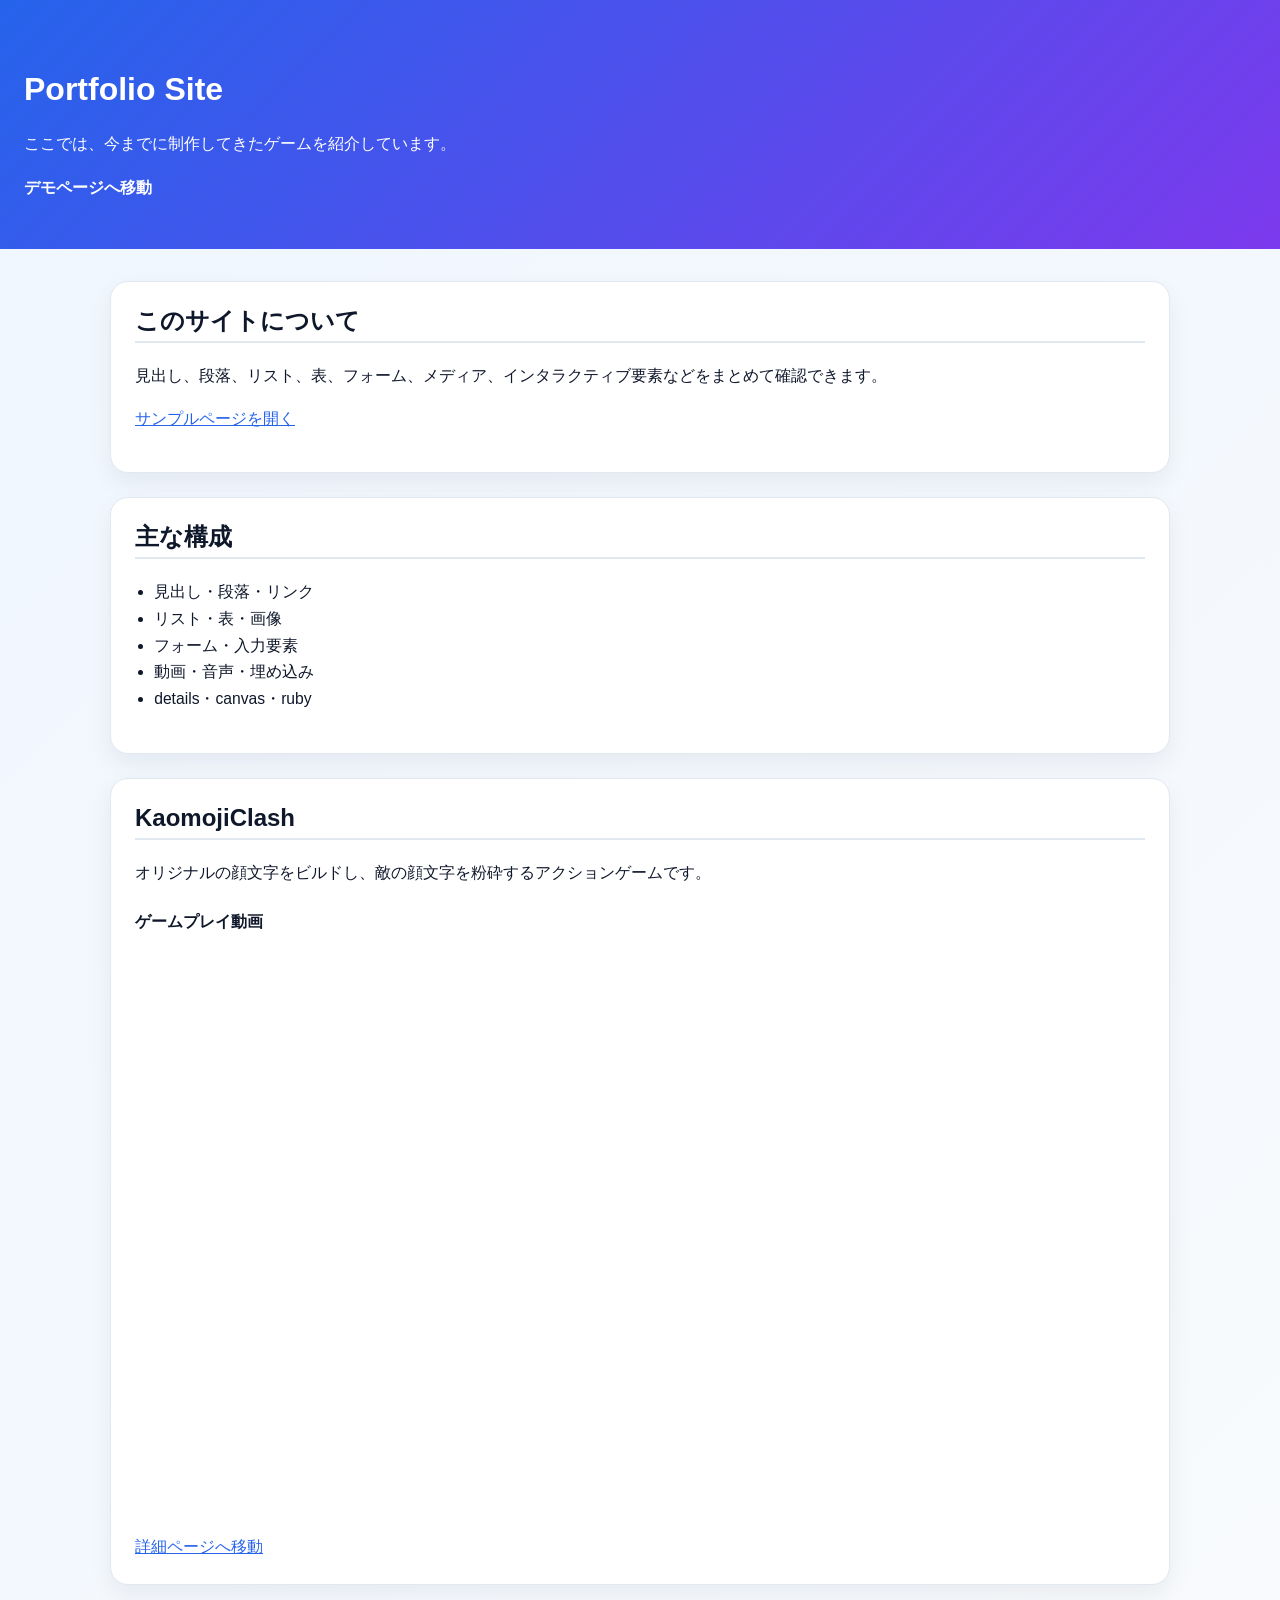
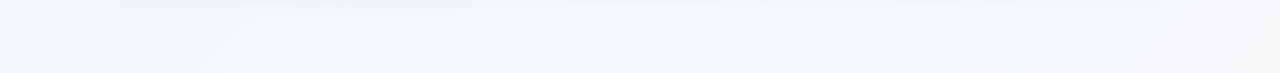
==== index.html @ 47989736 "テストとしてpush" ====
<!DOCTYPE html>
<html lang="ja">
  <head>
    <meta charset="utf-8" />
    <meta name="viewport" content="width=device-width, initial-scale=1" />
    <title>Portfolio Site</title>
    <link rel="stylesheet" href="css/main.css" />
  </head>
  <body>
    <header>
      <h1>Portfolio Site</h1>
      <p>ここでは、今までに制作してきたゲームを紹介しています。</p>
      <nav aria-label="主要リンク">
        <a href="sub.html">デモページへ移動</a>
      </nav>
    </header>

    <main>
      <section>
        <h2>このサイトについて</h2>
        <p>見出し、段落、リスト、表、フォーム、メディア、インタラクティブ要素などをまとめて確認できます。</p>
        <p><a href="sub.html">サンプルページを開く</a></p>
      </section>

      <section>
        <h2>主な構成</h2>
        <ul>
          <li>見出し・段落・リンク</li>
          <li>リスト・表・画像</li>
          <li>フォーム・入力要素</li>
          <li>動画・音声・埋め込み</li>
          <li>details・canvas・ruby</li>
        </ul>
      </section>

	  <section>
		<h2>KaomojiClash</h2>
		<p>オリジナルの顔文字をビルドし、敵の顔文字を粉砕するアクションゲームです。</p>
		<article>
			<h4>ゲームプレイ動画</h4>
			<iframe src="https://www.youtube.com/watch?v=3Ye79Ocqmjk" width="100%" style="aspect-ratio: 16 / 9;" frameborder="0" allowfullscreen></iframe>
		</article>
		<a href="kaomojiclash.html">詳細ページへ移動</a>
	  </section>
    </main>
  </body>
</html>
---- css/main.css ----
:root {
  color-scheme: light;
  --bg: #0f172a;
  --panel: #ffffff;
  --panel-alt: #f8fafc;
  --text: #0f172a;
  --muted: #475569;
  --accent: #2563eb;
  --accent-2: #7c3aed;
  --border: #e2e8f0;
}

* {
  box-sizing: border-box;
}

body {
  margin: 0;
  font-family: "Segoe UI", Roboto, "Noto Sans JP", sans-serif;
  line-height: 1.7;
  color: var(--text);
  background: linear-gradient(135deg, #eff6ff, #f8fafc);
}

a {
  color: var(--accent);
}

header {
  background: linear-gradient(135deg, var(--accent), var(--accent-2));
  color: white;
  padding: 3rem 1.5rem;
}

nav {
  display: flex;
  gap: 1rem;
  flex-wrap: wrap;
  margin-top: 1rem;
}

nav a {
  color: white;
  text-decoration: none;
  font-weight: 600;
}

main {
  max-width: 1100px;
  margin: 0 auto;
  padding: 2rem 1.25rem 4rem;
}

section {
  background: var(--panel);
  border: 1px solid var(--border);
  border-radius: 18px;
  padding: 1.5rem;
  margin-bottom: 1.5rem;
  box-shadow: 0 10px 25px rgba(15, 23, 42, 0.06);
}

h1, h2, h3 {
  line-height: 1.25;
}

h2 {
  margin-top: 0;
  border-bottom: 2px solid var(--border);
  padding-bottom: 0.35rem;
}

p, li, td, th, label, input, textarea, select, button {
  font-size: 0.98rem;
}

code, pre {
  font-family: Consolas, "Courier New", monospace;
}

pre {
  background: #0f172a;
  color: #e2e8f0;
  padding: 1rem;
  border-radius: 12px;
  overflow-x: auto;
}

blockquote {
  border-left: 4px solid var(--accent);
  padding-left: 1rem;
  color: var(--muted);
  margin: 1rem 0;
}

ul, ol, dl {
  padding-left: 1.2rem;
}

table {
  border-collapse: collapse;
  width: 100%;
  overflow: hidden;
  border-radius: 12px;
}

th, td {
  border: 1px solid var(--border);
  padding: 0.7rem;
  text-align: left;
}

th {
  background: var(--panel-alt);
}

img, video, audio, iframe, canvas {
  max-width: 100%;
  border-radius: 12px;
}

form {
  display: grid;
  gap: 1rem;
}

fieldset {
  border: 1px solid var(--border);
  border-radius: 12px;
  padding: 1rem;
}

legend {
  font-weight: 700;
}

input, textarea, select, button {
  padding: 0.7rem 0.8rem;
  border-radius: 10px;
  border: 1px solid var(--border);
}

button {
  background: var(--accent);
  color: white;
  border: none;
  cursor: pointer;
}

button.secondary {
  background: #334155;
}

details {
  background: var(--panel-alt);
  padding: 0.85rem 1rem;
  border-radius: 12px;
  border: 1px solid var(--border);
}

summary {
  font-weight: 700;
  cursor: pointer;
}

meter, progress {
  width: 100%;
}

figure {
  margin: 1rem 0;
}

figcaption {
  color: var(--muted);
  font-size: 0.9rem;
  margin-top: 0.4rem;
}

.badge {
  display: inline-block;
  padding: 0.2rem 0.6rem;
  border-radius: 999px;
  background: #dbeafe;
  color: #1d4ed8;
  font-size: 0.85rem;
  font-weight: 700;
  margin-right: 0.4rem;
}

.grid {
  display: grid;
  gap: 1rem;
}

@media (min-width: 768px) {
  .grid.two {
    grid-template-columns: repeat(2, minmax(0, 1fr));
  }
}
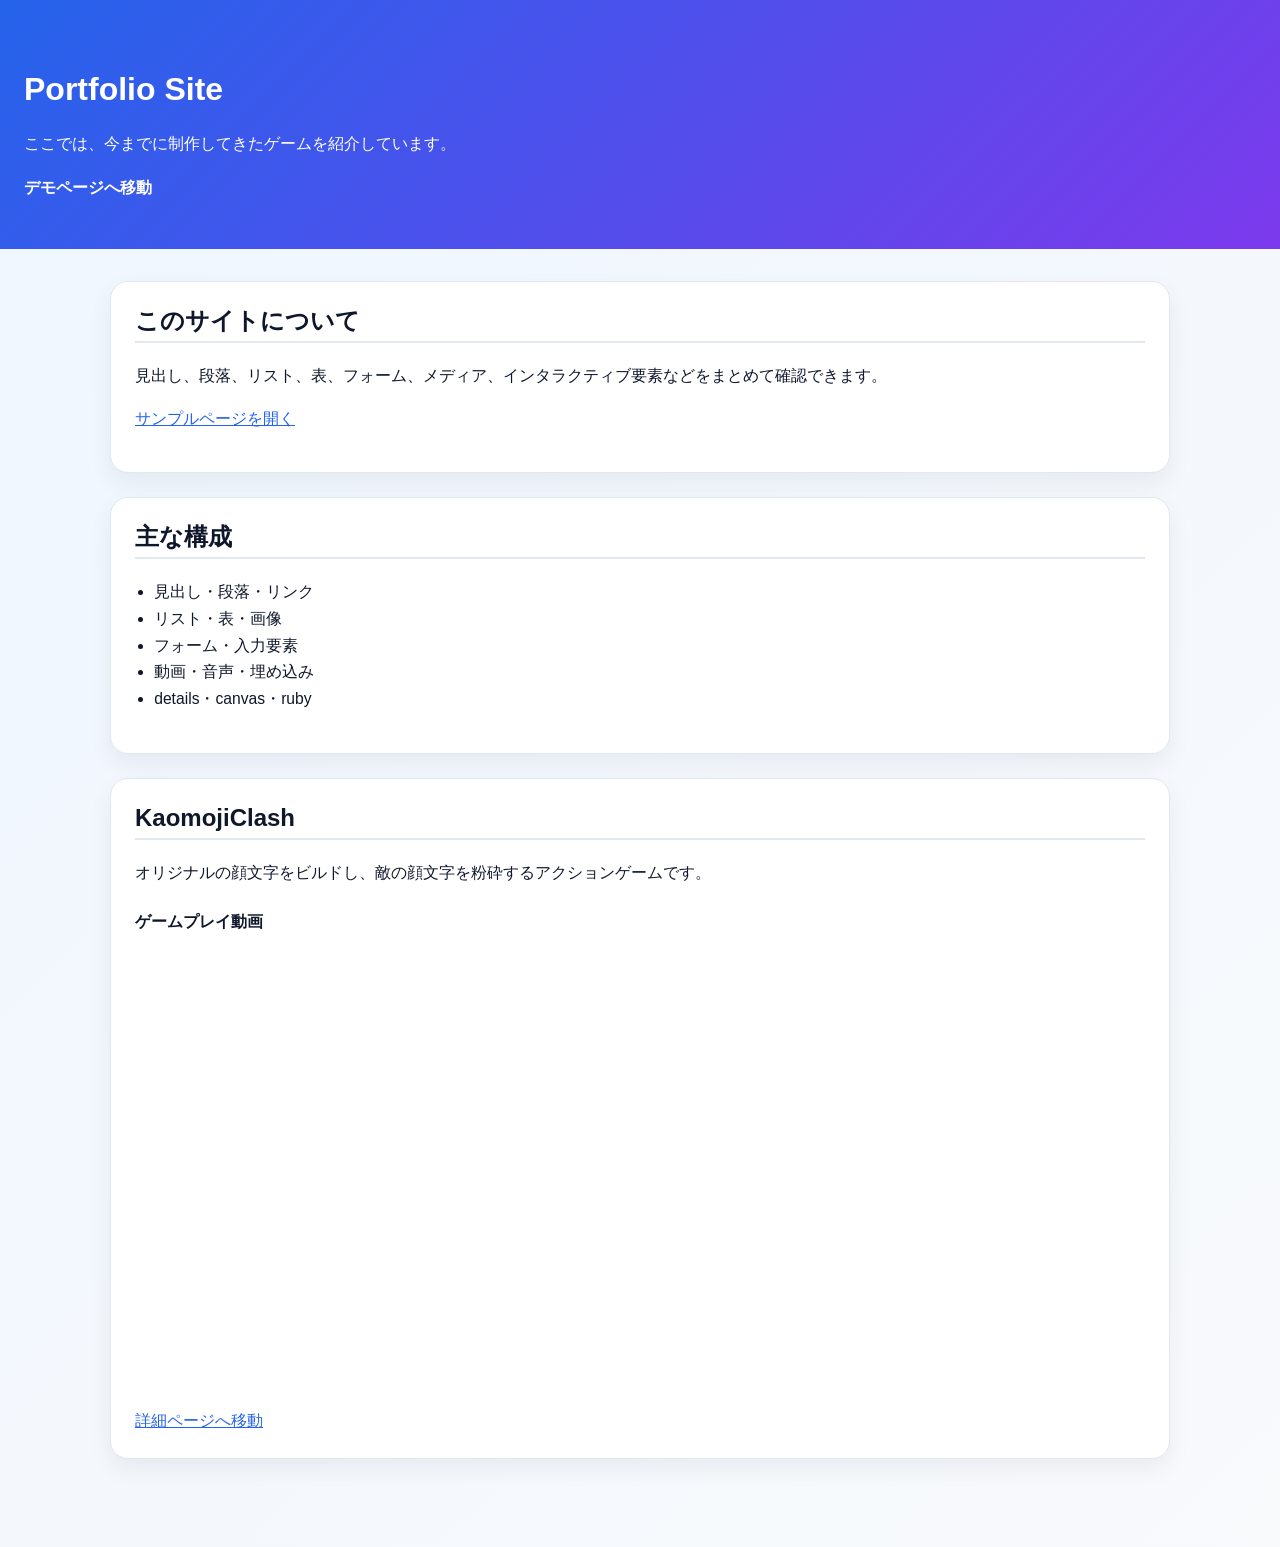
==== commit 925b0deb: "iframeのスタイルを改善し、動画をレスポンシブに表示するためのラッパーを追加" ====
--- a/index.html
+++ b/index.html
@@ -38,7 +38,11 @@
 		<p>オリジナルの顔文字をビルドし、敵の顔文字を粉砕するアクションゲームです。</p>
 		<article>
 			<h4>ゲームプレイ動画</h4>
-			<iframe src="https://www.youtube.com/watch?v=3Ye79Ocqmjk" width="100%" style="aspect-ratio: 16 / 9;" frameborder="0" allowfullscreen></iframe>
+			<div class="movie-wrapper">
+			  <iframe src="https://www.youtube.com/embed/3Ye79Ocqmjk" 
+				allow="accelerometer; autoplay; clipboard-write; encrypted-media; gyroscope; picture-in-picture"
+				allowfullscreen></iframe>
+			</div>
 		</article>
 		<a href="kaomojiclash.html">詳細ページへ移動</a>
 	  </section>
--- a/css/main.css
+++ b/css/main.css
@@ -177,6 +177,22 @@
   margin-top: 0.4rem;
 }
 
+iframe {
+  position: absolute;
+  inset: 0;
+  width: 100%;
+  height: 100%;
+  border: 0;
+  border-radius: 12px;
+}
+
+.movie-wrapper {
+  position: relative;
+  width: 100%;
+  max-width: 800px;
+  aspect-ratio: 16 / 9;
+}
+
 .badge {
   display: inline-block;
   padding: 0.2rem 0.6rem;
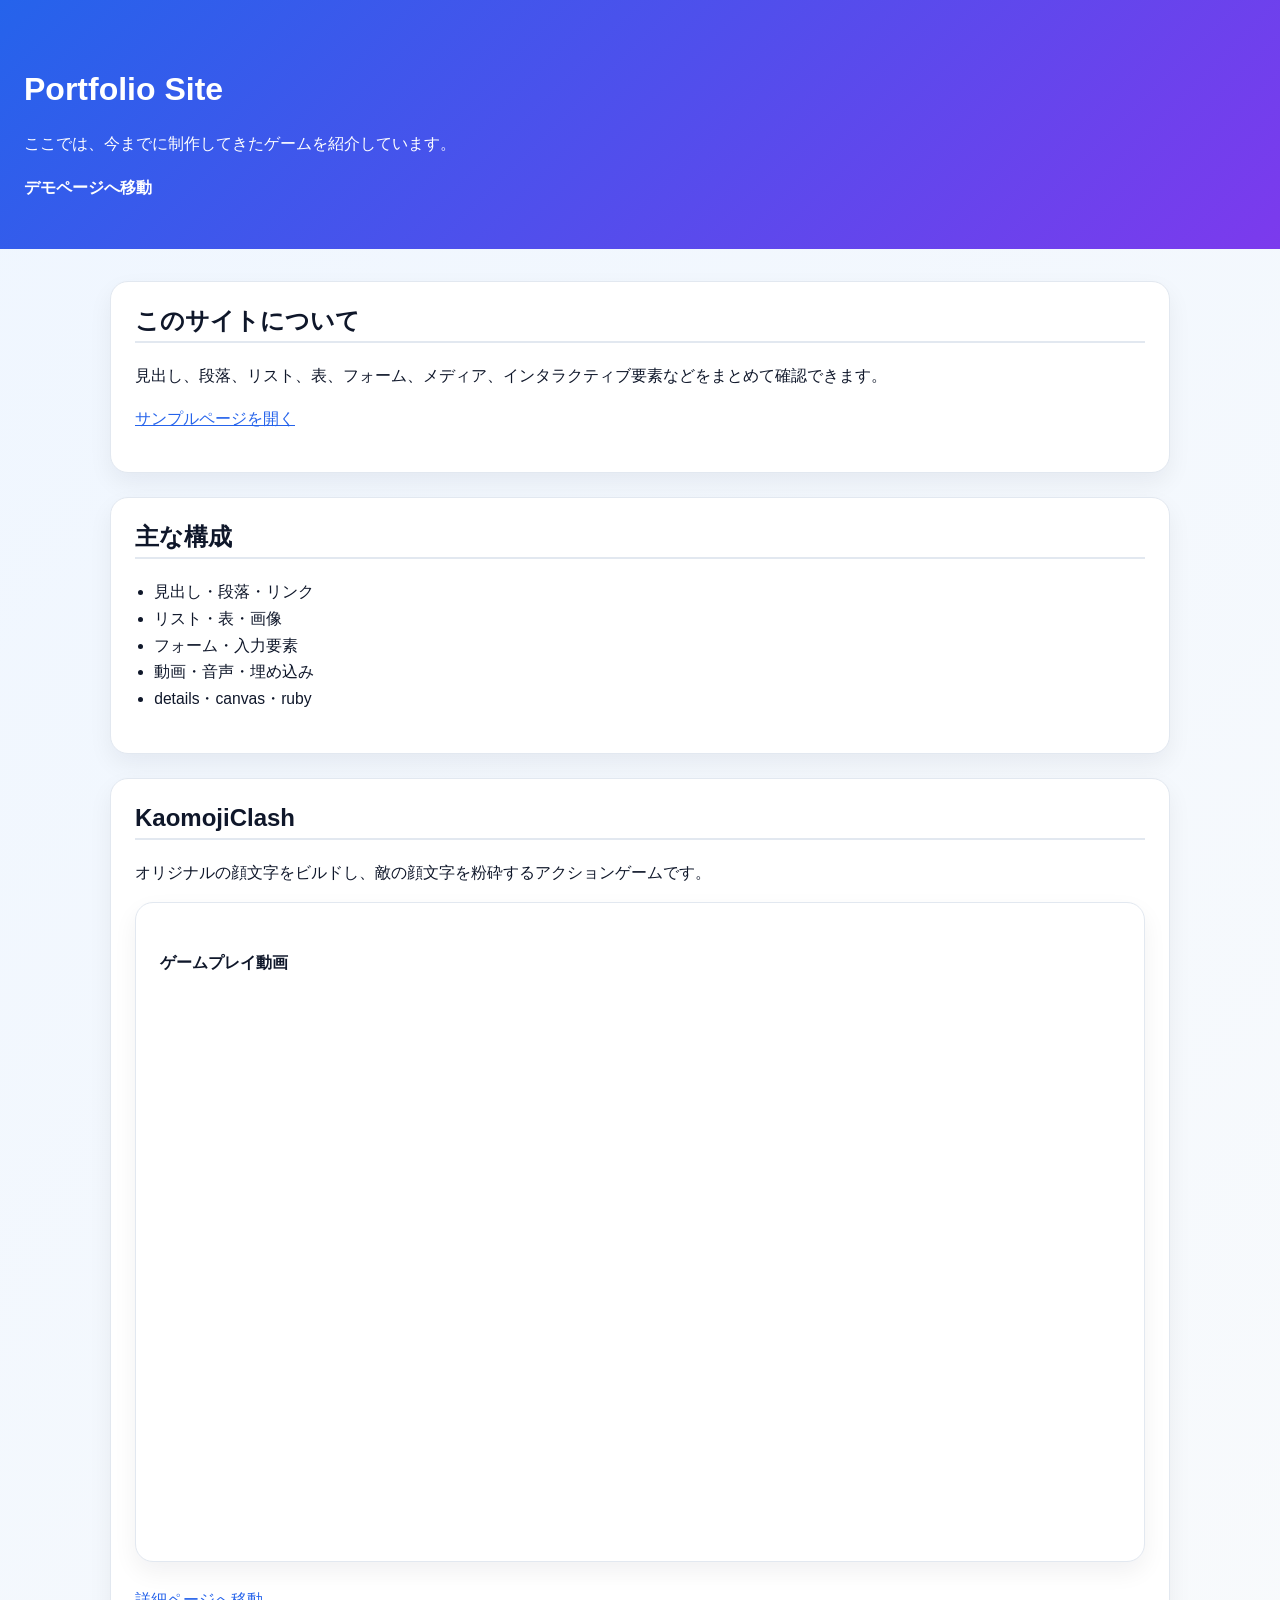
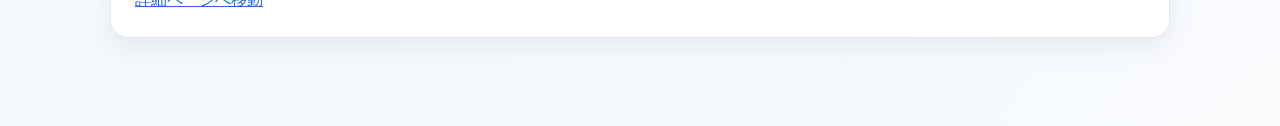
==== commit 9aa1b0e3: "動画のレスポンシブ表示のため、iframeのスタイルを更新し、KaomojiClashページを追加" ====
--- a/index.html
+++ b/index.html
@@ -36,14 +36,14 @@
 	  <section>
 		<h2>KaomojiClash</h2>
 		<p>オリジナルの顔文字をビルドし、敵の顔文字を粉砕するアクションゲームです。</p>
-		<article>
+		<section>
 			<h4>ゲームプレイ動画</h4>
 			<div class="movie-wrapper">
 			  <iframe src="https://www.youtube.com/embed/3Ye79Ocqmjk" 
 				allow="accelerometer; autoplay; clipboard-write; encrypted-media; gyroscope; picture-in-picture"
 				allowfullscreen></iframe>
 			</div>
-		</article>
+		</section>
 		<a href="kaomojiclash.html">詳細ページへ移動</a>
 	  </section>
     </main>
--- a/css/main.css
+++ b/css/main.css
@@ -189,7 +189,16 @@
 .movie-wrapper {
   position: relative;
   width: 100%;
-  max-width: 800px;
+  max-width: 1280px;
+  max-height: 720px;
+  aspect-ratio: 16 / 9;
+}
+
+.movie-wrapper-mini {
+  position: relative;
+  width: 100%;
+  max-width: 640px;
+  max-height: 360px;
   aspect-ratio: 16 / 9;
 }
 
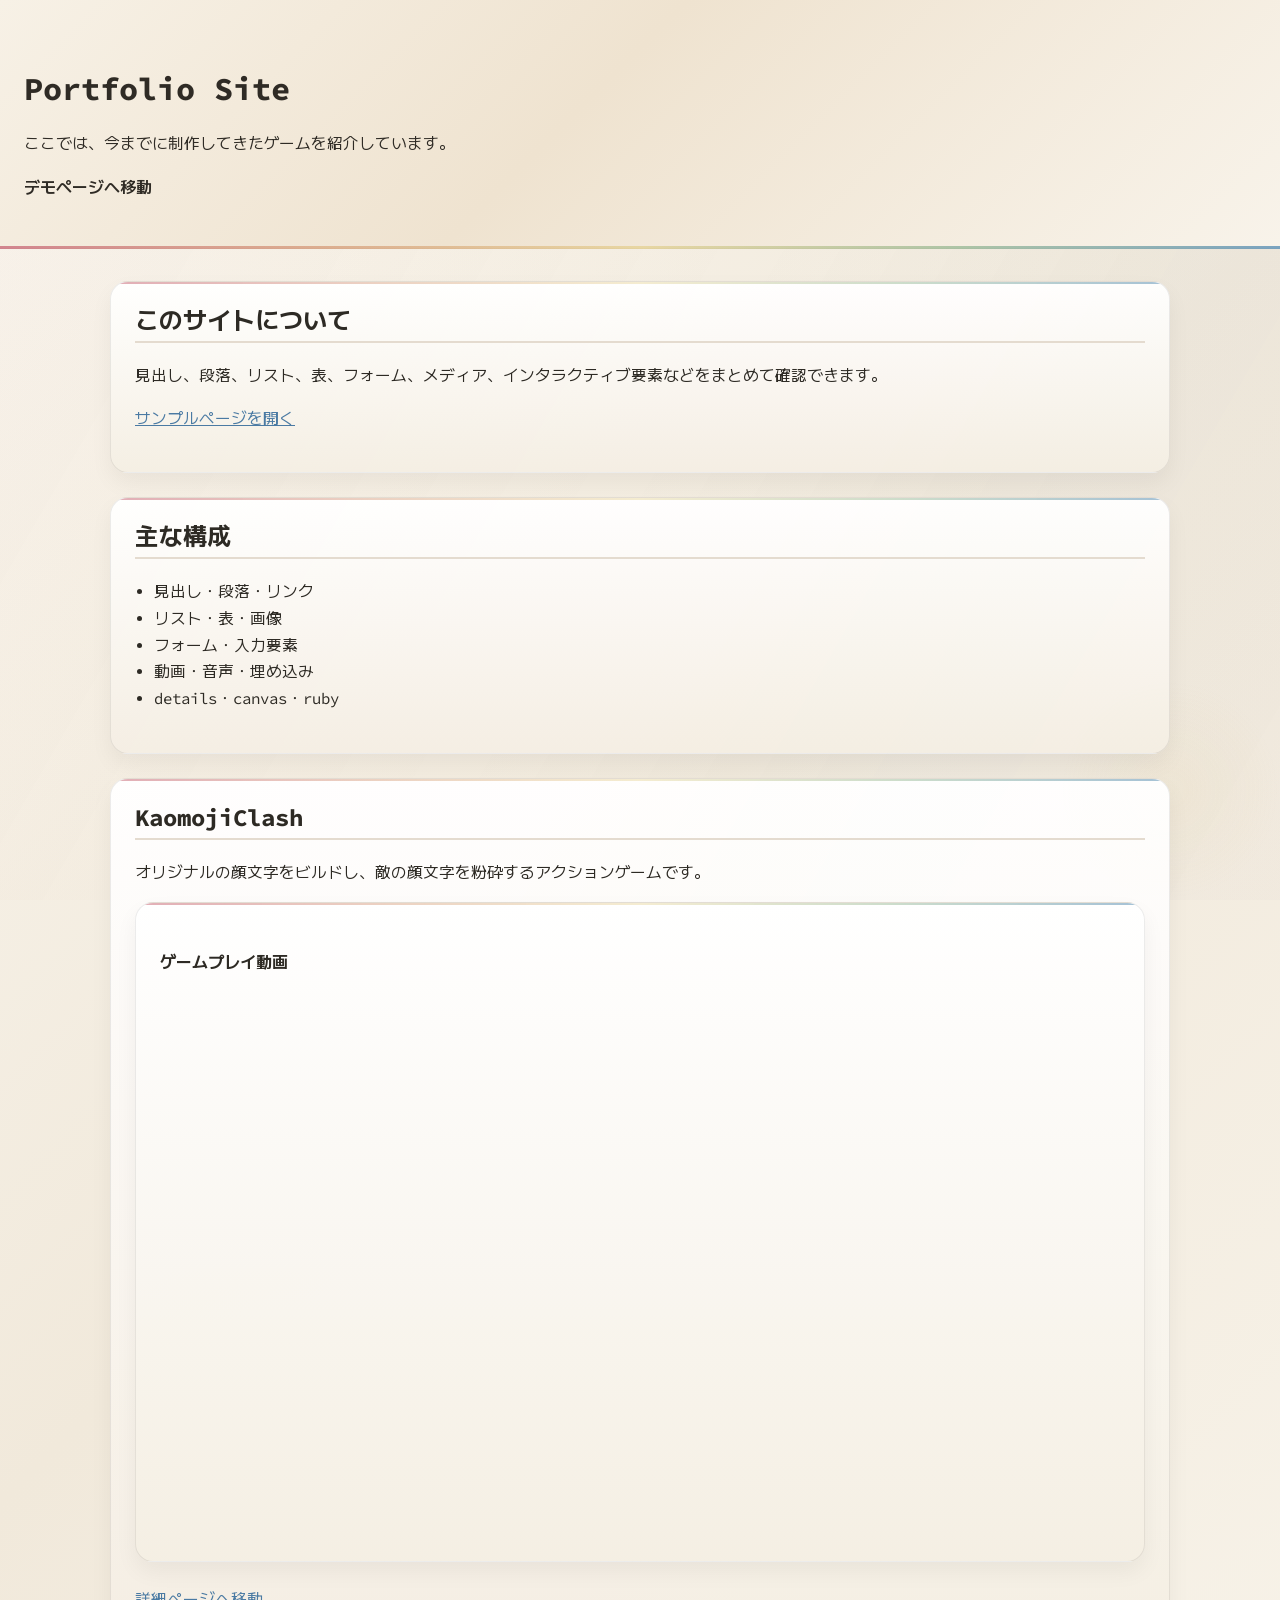
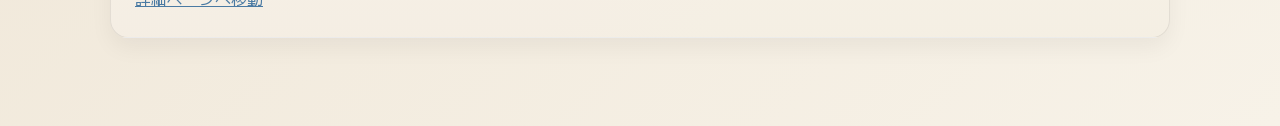
==== commit 9106258c: "background.cssを新規作成" ====
--- a/index.html
+++ b/index.html
@@ -47,5 +47,13 @@
 		<a href="kaomojiclash.html">詳細ページへ移動</a>
 	  </section>
     </main>
+    <script>
+      const updateScrollDecor = () => {
+        document.body.style.setProperty('--scroll-y', `${window.scrollY}px`);
+        document.body.classList.toggle('scrolled', window.scrollY > 20);
+      };
+      window.addEventListener('scroll', updateScrollDecor, { passive: true });
+      updateScrollDecor();
+    </script>
   </body>
 </html>
--- a/css/main.css
+++ b/css/main.css
@@ -1,225 +1,385 @@
+@import url("https://fonts.googleapis.com/css2?family=Source+Code+Pro:wght@400;700&family=M+PLUS+2:wght@400;700&family=Noto+Sans+JP:wght@400;700&display=swap");
+
 :root {
-  color-scheme: light;
-  --bg: #0f172a;
-  --panel: #ffffff;
-  --panel-alt: #f8fafc;
-  --text: #0f172a;
-  --muted: #475569;
-  --accent: #2563eb;
-  --accent-2: #7c3aed;
-  --border: #e2e8f0;
+    color-scheme: light;
+    --bg: #fbf8f2;
+    --panel: #fffdf9;
+    --panel-alt: #f5efe5;
+    --text: #2d2a24;
+    --muted: #6f6a63;
+    --accent: #4a7aa3;
+    --accent-2: #7d5f8a;
+    --border: #e4dbcf;
+    --accent-red: #c96b7a;
+    --accent-orange: #d59a78;
+    --accent-yellow: #e4cf8c;
+    --accent-green: #8fb38d;
+    --accent-blue: #5b8fb5;
+    --accent-purple: #8a6a95;
 }
 
 * {
-  box-sizing: border-box;
+    box-sizing: border-box;
 }
 
 body {
-  margin: 0;
-  font-family: "Segoe UI", Roboto, "Noto Sans JP", sans-serif;
-  line-height: 1.7;
-  color: var(--text);
-  background: linear-gradient(135deg, #eff6ff, #f8fafc);
+    margin: 0;
+    min-height: 100vh;
+    font-family: "Source Code Pro", "M PLUS 2", "Noto Sans JP", monospace;
+    line-height: 1.7;
+    color: var(--text);
+    background: linear-gradient(135deg, #faf7f0 0%, #f1e9db 50%, #f7f2e8 100%);
+    position: relative;
+    overflow-x: hidden;
+}
+
+body::before {
+    content: "";
+    position: fixed;
+    inset: 0;
+    pointer-events: none;
+    background: linear-gradient(120deg,
+        rgba(201, 107, 122, 0.03) 0%,
+        rgba(213, 154, 120, 0.025) 25%,
+        transparent 50%,
+        rgba(91, 143, 181, 0.03) 75%,
+        rgba(138, 106, 149, 0.025) 100%);
+    z-index: -1;
+}
+
+body::after {
+    content: "";
+    position: fixed;
+    inset: auto 0 0 auto;
+    width: 220px;
+    height: 220px;
+    border-radius: 50%;
+    background: radial-gradient(circle, rgba(228, 207, 140, 0.12) 0%, rgba(228, 207, 140, 0) 70%);
+    transform: translate3d(0, calc(var(--scroll-y, 0px) * -0.05px), 0);
+    pointer-events: none;
+    opacity: 0.8;
+    z-index: -1;
 }
 
 a {
-  color: var(--accent);
+    color: var(--accent);
+    transition: color 0.2s ease;
+}
+
+a:hover {
+    color: var(--accent-purple);
 }
 
 header {
-  background: linear-gradient(135deg, var(--accent), var(--accent-2));
-  color: white;
-  padding: 3rem 1.5rem;
+    background: linear-gradient(135deg, #f7f1e6 0%, #efe3d0 45%, #f8f3ea 100%);
+    color: #2f2b25;
+    padding: 3rem 1.5rem;
+    box-shadow: inset 0 -1px 0 rgba(17, 17, 17, 0.06);
+    position: relative;
+    overflow: hidden;
+}
+
+header::before {
+    content: "";
+    position: absolute;
+    inset: auto 0 0 0;
+    height: 3px;
+    background: linear-gradient(90deg,
+        rgba(201, 107, 122, 0.8) 0%,
+        rgba(213, 154, 120, 0.75) 25%,
+        rgba(228, 207, 140, 0.7) 50%,
+        rgba(143, 179, 141, 0.7) 75%,
+        rgba(91, 143, 181, 0.8) 100%);
 }
 
 nav {
-  display: flex;
-  gap: 1rem;
-  flex-wrap: wrap;
-  margin-top: 1rem;
+    display: flex;
+    gap: 1rem;
+    flex-wrap: wrap;
+    margin-top: 1rem;
 }
 
 nav a {
-  color: white;
-  text-decoration: none;
-  font-weight: 600;
+    color: #2f2b25;
+    text-decoration: none;
+    font-weight: 600;
 }
 
 main {
-  max-width: 1100px;
-  margin: 0 auto;
-  padding: 2rem 1.25rem 4rem;
+    max-width: 1100px;
+    margin: 0 auto;
+    padding: 2rem 1.25rem 4rem;
 }
 
 section {
-  background: var(--panel);
-  border: 1px solid var(--border);
-  border-radius: 18px;
-  padding: 1.5rem;
-  margin-bottom: 1.5rem;
-  box-shadow: 0 10px 25px rgba(15, 23, 42, 0.06);
-}
-
-h1, h2, h3 {
-  line-height: 1.25;
+    background: linear-gradient(180deg, rgba(255, 255, 255, 0.95) 0%, rgba(244, 238, 227, 0.95) 100%);
+    border: 1px solid rgba(17, 17, 17, 0.08);
+    border-radius: 18px;
+    padding: 1.5rem;
+    margin-bottom: 1.5rem;
+    box-shadow: 0 10px 22px rgba(17, 17, 17, 0.05);
+    position: relative;
+    overflow: hidden;
+}
+
+section::before {
+    content: "";
+    position: absolute;
+    inset: 0 0 auto 0;
+    height: 2px;
+    background: linear-gradient(90deg,
+        rgba(201, 107, 122, 0.55) 0%,
+        rgba(213, 154, 120, 0.45) 25%,
+        rgba(228, 207, 140, 0.4) 50%,
+        rgba(143, 179, 141, 0.45) 75%,
+        rgba(91, 143, 181, 0.55) 100%);
+}
+
+h1,
+h2,
+h3 {
+    line-height: 1.25;
 }
 
 h2 {
-  margin-top: 0;
-  border-bottom: 2px solid var(--border);
-  padding-bottom: 0.35rem;
-}
-
-p, li, td, th, label, input, textarea, select, button {
-  font-size: 0.98rem;
-}
-
-code, pre {
-  font-family: Consolas, "Courier New", monospace;
-}
-
+    margin-top: 0;
+    border-bottom: 2px solid var(--border);
+    padding-bottom: 0.35rem;
+}
+
+p,
+li,
+td,
+th,
+label,
+input,
+textarea,
+select,
+button {
+    font-size: 0.98rem;
+}
+
+code,
 pre {
-  background: #0f172a;
-  color: #e2e8f0;
-  padding: 1rem;
-  border-radius: 12px;
-  overflow-x: auto;
+    font-family: Consolas, "Courier New", monospace;
+}
+
+pre {
+    background: #0f172a;
+    color: #e2e8f0;
+    padding: 1rem;
+    border-radius: 12px;
+    overflow-x: auto;
 }
 
 blockquote {
-  border-left: 4px solid var(--accent);
-  padding-left: 1rem;
-  color: var(--muted);
-  margin: 1rem 0;
-}
-
-ul, ol, dl {
-  padding-left: 1.2rem;
+    border-left: 4px solid var(--accent);
+    padding-left: 1rem;
+    color: var(--muted);
+    margin: 1rem 0;
+}
+
+ul,
+ol,
+dl {
+    padding-left: 1.2rem;
 }
 
 table {
-  border-collapse: collapse;
-  width: 100%;
-  overflow: hidden;
-  border-radius: 12px;
-}
-
-th, td {
-  border: 1px solid var(--border);
-  padding: 0.7rem;
-  text-align: left;
+    border-collapse: collapse;
+    width: 100%;
+    overflow: hidden;
+    border-radius: 12px;
+}
+
+th,
+td {
+    border: 1px solid var(--border);
+    padding: 0.7rem;
+    text-align: left;
 }
 
 th {
-  background: var(--panel-alt);
-}
-
-img, video, audio, iframe, canvas {
-  max-width: 100%;
-  border-radius: 12px;
+    background: var(--panel-alt);
+}
+
+img,
+video,
+audio,
+iframe,
+canvas {
+    max-width: 100%;
+    border-radius: 12px;
 }
 
 form {
-  display: grid;
-  gap: 1rem;
+    display: grid;
+    gap: 1rem;
 }
 
 fieldset {
-  border: 1px solid var(--border);
-  border-radius: 12px;
-  padding: 1rem;
+    border: 1px solid var(--border);
+    border-radius: 12px;
+    padding: 1rem;
 }
 
 legend {
-  font-weight: 700;
-}
-
-input, textarea, select, button {
-  padding: 0.7rem 0.8rem;
-  border-radius: 10px;
-  border: 1px solid var(--border);
-}
-
+    font-weight: 700;
+}
+
+input,
+textarea,
+select,
 button {
-  background: var(--accent);
-  color: white;
-  border: none;
-  cursor: pointer;
+    padding: 0.7rem 0.8rem;
+    border-radius: 10px;
+    border: 1px solid var(--border);
+}
+
+button {
+    background: linear-gradient(90deg, var(--accent-blue) 0%, var(--accent-purple) 100%);
+    color: white;
+    border: none;
+    cursor: pointer;
+    box-shadow: 0 6px 14px rgba(54, 154, 204, 0.16);
 }
 
 button.secondary {
-  background: #334155;
+    background: #334155;
 }
 
 details {
-  background: var(--panel-alt);
-  padding: 0.85rem 1rem;
-  border-radius: 12px;
-  border: 1px solid var(--border);
+    background: var(--panel-alt);
+    padding: 0.85rem 1rem;
+    border-radius: 12px;
+    border: 1px solid var(--border);
 }
 
 summary {
-  font-weight: 700;
-  cursor: pointer;
-}
-
-meter, progress {
-  width: 100%;
+    font-weight: 700;
+    cursor: pointer;
+}
+
+meter,
+progress {
+    width: 100%;
 }
 
 figure {
-  margin: 1rem 0;
+    margin: 1rem 0;
 }
 
 figcaption {
-  color: var(--muted);
-  font-size: 0.9rem;
-  margin-top: 0.4rem;
+    color: var(--muted);
+    font-size: 0.9rem;
+    margin-top: 0.4rem;
+}
+
+html {
+    scroll-behavior: smooth;
+}
+
+body {
+    --scroll-y: 0px;
+}
+
+body.scrolled::after {
+    opacity: 0.7;
 }
 
 iframe {
-  position: absolute;
-  inset: 0;
-  width: 100%;
-  height: 100%;
-  border: 0;
-  border-radius: 12px;
+    position: absolute;
+    inset: 0;
+    width: 100%;
+    height: 100%;
+    border: 0;
+    border-radius: 12px;
 }
 
 .movie-wrapper {
-  position: relative;
-  width: 100%;
-  max-width: 1280px;
-  max-height: 720px;
-  aspect-ratio: 16 / 9;
+    position: relative;
+    width: 100%;
+    max-width: 1280px;
+    max-height: 720px;
+    aspect-ratio: 16 / 9;
 }
 
 .movie-wrapper-mini {
-  position: relative;
-  width: 100%;
-  max-width: 640px;
-  max-height: 360px;
-  aspect-ratio: 16 / 9;
+    position: relative;
+    flex: 0 0 min(100%, 384px);
+    max-width: 384px;
+    max-height: 288px;
+    aspect-ratio: 16 / 9;
+}
+
+/* Section Header */
+.section-header {
+    margin: 1rem 0 1rem 0;
+    justify-content: center;
+    display: flex;
+}
+
+/* Project Info Section */
+.project-info-wrapper {
+    display: flex;
+    flex-wrap: wrap;
+    gap: 1rem;
+}
+
+.project-info {
+    display: flex;
+    flex-direction: column;
+    gap: 0.5rem;
+    flex: 1 1 320px;
+    min-width: 0;
+}
+
+.project-info .element {
+    margin-left: 1rem;
+}
+
+/* Technical Highlights Section */
+.technical-highlights {
+    display: flex;
+    flex-wrap: wrap;
+    gap: 2rem;
+    align-items: flex-start;
+}
+
+.technical-highlights .title {
+    flex: 1 1 280px;
+    min-width: 280px;
+    font-size: 0.9rem;
+}
+
+.element p {
+    margin: 0;
+    font-size: 0.9rem;
+}
+
+.element h3 {
+    margin: 0;
+    font-size: 0.8rem;
 }
 
 .badge {
-  display: inline-block;
-  padding: 0.2rem 0.6rem;
-  border-radius: 999px;
-  background: #dbeafe;
-  color: #1d4ed8;
-  font-size: 0.85rem;
-  font-weight: 700;
-  margin-right: 0.4rem;
+    display: inline-block;
+    padding: 0.2rem 0.6rem;
+    border-radius: 999px;
+    background: #dbeafe;
+    color: #1d4ed8;
+    font-size: 0.85rem;
+    font-weight: 700;
+    margin-right: 0.4rem;
 }
 
 .grid {
-  display: grid;
-  gap: 1rem;
+    display: grid;
+    gap: 1rem;
 }
 
 @media (min-width: 768px) {
-  .grid.two {
-    grid-template-columns: repeat(2, minmax(0, 1fr));
-  }
-}
+    .grid.two {
+        grid-template-columns: repeat(2, minmax(0, 1fr));
+    }
+}
